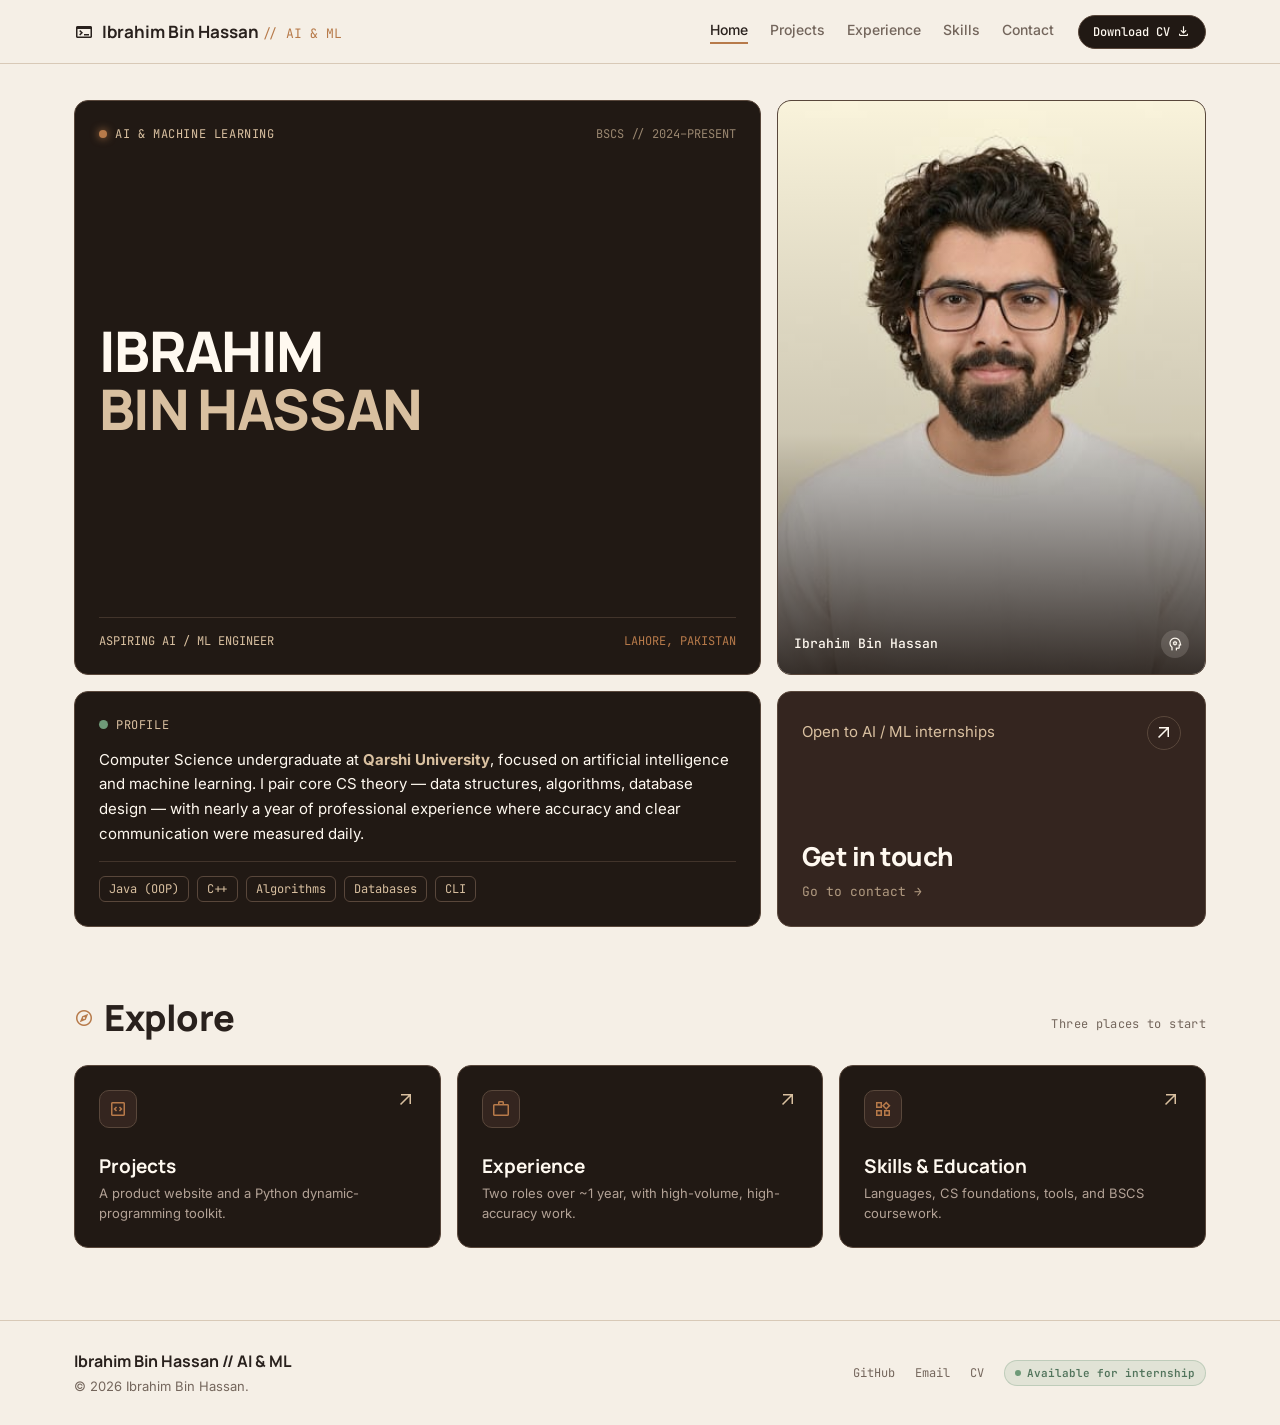
==== index.html @ 2c00ba1b "new" ====
<!DOCTYPE html>
<html lang="en">
<head>
  <meta charset="utf-8"/>
  <meta name="viewport" content="width=device-width, initial-scale=1.0"/>
  <title>Ibrahim Bin Hassan — Aspiring AI / Machine Learning Engineer</title>
  <meta name="description" content="Portfolio of Ibrahim Bin Hassan — Computer Science undergraduate at Qarshi University focused on AI/ML, data structures, algorithms, and practical systems work."/>

  <meta property="og:type" content="website"/>
  <meta property="og:title" content="Ibrahim Bin Hassan — Aspiring AI / ML Engineer"/>
  <meta property="og:description" content="Computer Science undergraduate focused on AI/ML, algorithms, and practical systems work. Seeking an AI/ML internship."/>

  <link rel="icon" href="data:image/svg+xml,%3Csvg xmlns='http://www.w3.org/2000/svg' viewBox='0 0 32 32'%3E%3Crect width='32' height='32' rx='7' fill='%23211914'/%3E%3Cpath d='M9 12h11v6a4 4 0 0 1-4 4h-3a4 4 0 0 1-4-4z' fill='none' stroke='%23B77A4A' stroke-width='2'/%3E%3Cpath d='M20 13h2.5a2.5 2.5 0 0 1 0 5H20' fill='none' stroke='%23B77A4A' stroke-width='2'/%3E%3C/svg%3E"/>

  <link rel="preconnect" href="https://fonts.googleapis.com"/>
  <link rel="preconnect" href="https://fonts.gstatic.com" crossorigin/>
  <link rel="stylesheet" href="css/style.css"/>

  <script type="application/ld+json">
  {
    "@context": "https://schema.org",
    "@type": "Person",
    "name": "Ibrahim Bin Hassan",
    "jobTitle": "Aspiring AI / Machine Learning Engineer",
    "email": "mailto:Ibrahim..bin.hsn@gmail.com",
    "telephone": "+923391221222",
    "url": "https://github.com/ibrahim-hsn",
    "sameAs": ["https://github.com/ibrahim-hsn"],
    "address": { "@type": "PostalAddress", "addressLocality": "Lahore", "addressCountry": "PK" },
    "alumniOf": { "@type": "CollegeOrUniversity", "name": "Qarshi University" }
  }
  </script>
</head>
<body>

  <a class="skip-link" href="#main">Skip to content</a>

  <header class="top-navbar">
    <div class="nav-container">
      <a class="nav-brand" href="index.html">
        <span class="material-symbols-outlined" aria-hidden="true">terminal</span>
        <span>Ibrahim Bin Hassan <span class="brand-tag">// AI &amp; ML</span></span>
      </a>
      <nav class="nav-menu" aria-label="Primary">
        <div class="nav-links">
          <a class="nav-link" href="index.html">Home</a>
          <a class="nav-link" href="projects.html">Projects</a>
          <a class="nav-link" href="experience.html">Experience</a>
          <a class="nav-link" href="skills.html">Skills</a>
          <a class="nav-link" href="contact.html">Contact</a>
        </div>
        <a class="btn-resume" href="assetts/Ibrahim_Bin_Hassan_CV.pdf" target="_blank" download="Ibrahim_Bin_Hassan_CV.pdf">
          <span>Download CV</span>
          <span class="material-symbols-outlined" style="font-size:15px" aria-hidden="true">download</span>
        </a>
        <button id="mobile-menu-btn" class="mobile-menu-btn" aria-label="Open navigation menu" aria-expanded="false" aria-controls="mobile-dropdown">
          <span class="material-symbols-outlined" aria-hidden="true">menu</span>
        </button>
      </nav>
    </div>
    <div id="mobile-dropdown" class="mobile-dropdown">
      <a class="nav-link" href="index.html">Home</a>
      <a class="nav-link" href="projects.html">Projects</a>
      <a class="nav-link" href="experience.html">Experience</a>
      <a class="nav-link" href="skills.html">Skills</a>
      <a class="nav-link" href="contact.html">Contact</a>
      <a class="nav-link nav-link-cv" href="assetts/Ibrahim_Bin_Hassan_CV.pdf" target="_blank" download="Ibrahim_Bin_Hassan_CV.pdf">Download CV</a>
    </div>
  </header>

  <main class="main-wrapper" id="main">

    <!-- HERO -->
    <section class="hero" aria-labelledby="hero-name">
      <div class="hero-top">
        <article class="card hero-title-card">
          <div class="card-top-meta">
            <span class="pulse-dot-wrapper">
              <span class="pulse-dot" aria-hidden="true"></span>
              AI &amp; MACHINE LEARNING
            </span>
            <span class="meta-dim">BSCS // 2024–PRESENT</span>
          </div>
          <h1 class="hero-name-heading" id="hero-name">
            <span>IBRAHIM</span>
            <span class="last-name">BIN HASSAN</span>
          </h1>
          <div class="card-bottom-meta">
            <span class="meta-title">ASPIRING AI / ML ENGINEER</span>
            <span class="meta-location">LAHORE, PAKISTAN</span>
          </div>
        </article>

        <article class="card hero-portrait-card">
          <img class="hero-portrait-img" src="assetts/replace.png" alt="Portrait of Ibrahim Bin Hassan"/>
          <div class="portrait-overlay" aria-hidden="true">
            <div class="portrait-caption">
              <span class="portrait-name">Ibrahim Bin Hassan</span>
              <span class="portrait-badge" title="AI &amp; Machine Learning">
                <span class="material-symbols-outlined" style="font-size:16px">psychology</span>
              </span>
            </div>
          </div>
        </article>
      </div>

      <div class="hero-bottom">
        <article class="card bio-card">
          <div class="card-top-meta">
            <span class="pulse-dot-wrapper">
              <span class="status-indicator" aria-hidden="true"></span>
              PROFILE
            </span>
          </div>
          <p class="bio-text">
            Computer Science undergraduate at <strong>Qarshi University</strong>, focused on artificial intelligence and machine learning. I pair core CS theory — data structures, algorithms, database design — with nearly a year of professional experience where accuracy and clear communication were measured daily.
          </p>
          <ul class="tag-list">
            <li>Java (OOP)</li>
            <li>C++</li>
            <li>Algorithms</li>
            <li>Databases</li>
            <li>CLI</li>
          </ul>
        </article>

        <a class="card card-chocolate cta-card" href="contact.html">
          <div class="cta-header">
            <span class="cta-subtext">Open to AI / ML internships</span>
            <span class="cta-icon-circle" aria-hidden="true">
              <span class="material-symbols-outlined">arrow_outward</span>
            </span>
          </div>
          <div class="cta-body">
            <span class="cta-title">Get in touch</span>
            <span class="cta-hint">Go to contact →</span>
          </div>
        </a>
      </div>
    </section>

    <!-- HIGHLIGHTS: quick links into the site -->
    <section aria-labelledby="explore-heading">
      <div class="section-header">
        <div class="section-title">
          <span class="material-symbols-outlined" aria-hidden="true">explore</span>
          <h2 id="explore-heading">Explore</h2>
        </div>
        <span class="section-badge">Three places to start</span>
      </div>

      <div class="home-highlights">
        <a class="card highlight-card" href="projects.html">
          <div class="highlight-top">
            <span class="highlight-icon" aria-hidden="true"><span class="material-symbols-outlined">code_blocks</span></span>
            <span class="material-symbols-outlined highlight-arrow" aria-hidden="true">arrow_outward</span>
          </div>
          <div>
            <span class="highlight-title">Projects</span>
            <p class="highlight-desc">A product website and a Python dynamic-programming toolkit.</p>
          </div>
        </a>

        <a class="card highlight-card" href="experience.html">
          <div class="highlight-top">
            <span class="highlight-icon" aria-hidden="true"><span class="material-symbols-outlined">work</span></span>
            <span class="material-symbols-outlined highlight-arrow" aria-hidden="true">arrow_outward</span>
          </div>
          <div>
            <span class="highlight-title">Experience</span>
            <p class="highlight-desc">Two roles over ~1 year, with high-volume, high-accuracy work.</p>
          </div>
        </a>

        <a class="card highlight-card" href="skills.html">
          <div class="highlight-top">
            <span class="highlight-icon" aria-hidden="true"><span class="material-symbols-outlined">widgets</span></span>
            <span class="material-symbols-outlined highlight-arrow" aria-hidden="true">arrow_outward</span>
          </div>
          <div>
            <span class="highlight-title">Skills &amp; Education</span>
            <p class="highlight-desc">Languages, CS foundations, tools, and BSCS coursework.</p>
          </div>
        </a>
      </div>
    </section>

  </main>

  <footer class="site-footer">
    <div class="footer-container">
      <div>
        <div class="footer-brand">Ibrahim Bin Hassan // AI &amp; ML</div>
        <p class="footer-copy">© 2026 Ibrahim Bin Hassan.</p>
      </div>
      <nav class="footer-nav" aria-label="Footer">
        <a class="footer-link" href="https://github.com/ibrahim-hsn" target="_blank" rel="noreferrer">GitHub</a>
        <a class="footer-link" href="mailto:Ibrahim..bin.hsn@gmail.com">Email</a>
        <a class="footer-link" href="assetts/Ibrahim_Bin_Hassan_CV.pdf" target="_blank" download="Ibrahim_Bin_Hassan_CV.pdf">CV</a>
        <span class="footer-status-pill">
          <span class="pulse-dot dot-green" style="width:6px;height:6px;box-shadow:none" aria-hidden="true"></span>
          Available for internship
        </span>
      </nav>
    </div>
  </footer>

  <div id="toast" role="status" aria-live="polite"></div>
  <script src="js/main.js"></script>
</body>
</html>
---- css/style.css ----
/* ==========================================================================
   Ibrahim Bin Hassan — Developer Portfolio
   Pure vanilla CSS, no frameworks.
   ========================================================================== */

@import url('https://fonts.googleapis.com/css2?family=Inter:wght@400;500;600&family=JetBrains+Mono:wght@400;500;600&family=Manrope:wght@600;700;800&display=swap');
@import url('https://fonts.googleapis.com/css2?family=Material+Symbols+Outlined:opsz,wght,FILL,GRAD@20,400,0,0&display=swap');

/* --------------------------------------------------------------------------
   Design tokens
   -------------------------------------------------------------------------- */
:root {
  /* Coffee palette */
  --bg-cream: #F5EFE6;
  --bg-beige: #EBE2D4;        /* subtle band surface on light */
  --bg-card: #211914;         /* espresso */
  --bg-card-2: #34251F;       /* chocolate */
  --bg-card-subtle: #2C201A;
  --border-dark: #59473B;
  --border-light: #D8C9B7;

  --text-primary: #29211D;
  --text-secondary: #74665C;
  --text-ivory: #FFF9F0;
  --text-sand: #D9C0A0;
  --text-muted: #B3A296;

  /* Accents */
  --accent-caramel: #B77A4A;  /* primary: interactive */
  --accent-hover: #D4905A;
  --accent-green: #6E9A78;    /* secondary: positive / available */
  --status-green: #52745C;

  --focus-ring: #D4905A;

  --font-hero: 'Manrope', -apple-system, BlinkMacSystemFont, sans-serif;
  --font-body: 'Inter', -apple-system, BlinkMacSystemFont, sans-serif;
  --font-mono: 'JetBrains Mono', ui-monospace, monospace;

  --radius-sm: 6px;
  --radius-md: 10px;
  --radius-lg: 14px;
  --radius-full: 9999px;

  --shadow-card: 0 4px 20px -2px rgba(33, 25, 20, 0.08);
  --shadow-hover: 0 10px 30px -6px rgba(33, 25, 20, 0.22);

  --maxw: 1180px;
}

/* --------------------------------------------------------------------------
   Reset & base
   -------------------------------------------------------------------------- */
*, *::before, *::after { box-sizing: border-box; margin: 0; padding: 0; }

html {
  scroll-behavior: smooth;
  scroll-padding-top: 84px;
}

body {
  font-family: var(--font-body);
  background-color: var(--bg-cream);
  color: var(--text-primary);
  line-height: 1.5;
  -webkit-font-smoothing: antialiased;
  min-height: 100vh;
  display: flex;
  flex-direction: column;
}

a { color: inherit; text-decoration: none; }
ul { list-style: none; }
button, input, select, textarea { font: inherit; color: inherit; }
img { display: block; max-width: 100%; }
h1, h2, h3, h4 { font-weight: inherit; }

.material-symbols-outlined {
  font-family: 'Material Symbols Outlined';
  font-weight: normal;
  font-style: normal;
  font-size: 20px;
  line-height: 1;
  letter-spacing: normal;
  text-transform: none;
  display: inline-block;
  white-space: nowrap;
  direction: ltr;
  -webkit-font-smoothing: antialiased;
  vertical-align: middle;
}

::selection { background-color: var(--accent-caramel); color: var(--text-ivory); }

/* Visible focus for keyboard users everywhere */
:focus-visible {
  outline: 2px solid var(--focus-ring);
  outline-offset: 2px;
  border-radius: 3px;
}

/* Skip link */
.skip-link {
  position: absolute;
  left: 12px;
  top: -56px;
  z-index: 2000;
  background: var(--bg-card);
  color: var(--text-ivory);
  padding: 10px 16px;
  border-radius: var(--radius-sm);
  font-family: var(--font-mono);
  font-size: 0.8125rem;
  transition: top 0.2s ease;
}
.skip-link:focus { top: 12px; }

/* --------------------------------------------------------------------------
   Navigation
   -------------------------------------------------------------------------- */
.top-navbar {
  position: fixed;
  inset: 0 0 auto 0;
  height: 64px;
  background-color: rgba(245, 239, 230, 0.92);
  backdrop-filter: blur(12px);
  -webkit-backdrop-filter: blur(12px);
  border-bottom: 1px solid var(--border-light);
  z-index: 1000;
  display: flex;
  align-items: center;
  transition: box-shadow 0.25s ease, background-color 0.25s ease;
}
.top-navbar.scrolled {
  box-shadow: 0 4px 15px rgba(33, 25, 20, 0.08);
  background-color: rgba(245, 239, 230, 0.98);
}

.nav-container {
  width: 100%;
  max-width: var(--maxw);
  margin: 0 auto;
  padding: 0 24px;
  display: flex;
  justify-content: space-between;
  align-items: center;
}

.nav-brand {
  display: flex;
  align-items: center;
  gap: 8px;
  font-family: var(--font-hero);
  font-weight: 700;
  font-size: 1.0625rem;
  color: var(--text-primary);
  transition: color 0.2s;
}
.nav-brand:hover { color: var(--accent-caramel); }
.nav-brand .brand-tag {
  font-family: var(--font-mono);
  font-size: 0.8125rem;
  font-weight: 400;
  color: var(--accent-caramel);
}

.nav-menu { display: flex; align-items: center; gap: 24px; }
.nav-links { display: flex; align-items: center; gap: 22px; }

.nav-link {
  font-size: 0.875rem;
  font-weight: 500;
  color: var(--text-secondary);
  transition: color 0.2s, border-color 0.2s;
  padding-bottom: 2px;
  border-bottom: 2px solid transparent;
}
.nav-link:hover,
.nav-link.active {
  color: var(--text-primary);
  border-bottom-color: var(--accent-caramel);
}

.btn-resume {
  font-family: var(--font-mono);
  font-size: 0.75rem;
  font-weight: 500;
  background-color: var(--bg-card);
  color: var(--text-ivory);
  padding: 7px 14px;
  border-radius: var(--radius-full);
  border: 1px solid var(--border-dark);
  display: inline-flex;
  align-items: center;
  gap: 6px;
  transition: background-color 0.2s, color 0.2s, border-color 0.2s;
}
.btn-resume:hover {
  background-color: var(--bg-card-2);
  color: var(--accent-caramel);
  border-color: var(--accent-caramel);
}

.mobile-menu-btn {
  display: none;
  background: none;
  border: none;
  cursor: pointer;
  color: var(--text-primary);
  padding: 4px;
}

.mobile-dropdown {
  display: none;
  flex-direction: column;
  position: absolute;
  top: 64px;
  left: 0;
  right: 0;
  background-color: rgba(245, 239, 230, 0.98);
  backdrop-filter: blur(12px);
  -webkit-backdrop-filter: blur(12px);
  border-bottom: 1px solid var(--border-light);
  padding: 16px 24px;
  gap: 14px;
  box-shadow: 0 10px 20px rgba(0, 0, 0, 0.06);
}
.mobile-dropdown.open { display: flex; }
.nav-link-cv { color: var(--accent-caramel); font-weight: 600; }

/* --------------------------------------------------------------------------
   Layout
   -------------------------------------------------------------------------- */
.main-wrapper {
  width: 100%;
  max-width: var(--maxw);
  margin: 0 auto;
  padding: 100px 24px 72px;
  display: flex;
  flex-direction: column;
  gap: 64px;
  flex: 1;
}

.card {
  background-color: var(--bg-card);
  border: 1px solid var(--border-dark);
  border-radius: var(--radius-lg);
  padding: 24px;
  position: relative;
  overflow: hidden;
  transition: transform 0.2s ease, border-color 0.2s ease, box-shadow 0.2s ease;
}
.card-chocolate { background-color: var(--bg-card-2); }

/* Section header */
.section-header {
  display: flex;
  justify-content: space-between;
  align-items: baseline;
  gap: 16px;
  margin-bottom: 20px;
  flex-wrap: wrap;
}
.section-title {
  font-family: var(--font-hero);
  font-size: 1.5rem;
  font-weight: 800;
  color: var(--text-primary);
  letter-spacing: -0.02em;
  display: flex;
  align-items: center;
  gap: 10px;
}
.section-title .material-symbols-outlined { color: var(--accent-caramel); }
.section-badge {
  font-family: var(--font-mono);
  font-size: 0.75rem;
  color: var(--text-secondary);
  letter-spacing: 0.03em;
}
.meta-dim { color: rgba(217, 192, 160, 0.65); }

/* --------------------------------------------------------------------------
   Hero
   -------------------------------------------------------------------------- */
.hero { display: flex; flex-direction: column; gap: 16px; }

.hero-top {
  display: grid;
  grid-template-columns: 1.6fr 1fr;
  gap: 16px;
}

.hero-title-card {
  display: flex;
  flex-direction: column;
  justify-content: space-between;
  min-height: 300px;
}

.card-top-meta {
  display: flex;
  justify-content: space-between;
  align-items: center;
  font-family: var(--font-mono);
  font-size: 0.75rem;
}
.pulse-dot-wrapper {
  display: flex;
  align-items: center;
  gap: 8px;
  color: var(--text-sand);
  letter-spacing: 0.05em;
}
.pulse-dot {
  width: 8px;
  height: 8px;
  border-radius: 50%;
  background-color: var(--accent-caramel);
  box-shadow: 0 0 8px var(--accent-caramel);
  animation: pulse-glow 2s infinite ease-in-out;
}
.dot-green { background-color: var(--accent-green); box-shadow: 0 0 6px var(--accent-green); }
@keyframes pulse-glow {
  0%, 100% { opacity: 1; transform: scale(1); }
  50% { opacity: 0.45; transform: scale(0.85); }
}

.hero-name-heading {
  font-family: var(--font-hero);
  font-size: clamp(2.5rem, 6vw, 3.5rem);
  font-weight: 800;
  line-height: 1.04;
  letter-spacing: -0.03em;
  color: var(--text-ivory);
  padding: 18px 0;
}
.hero-name-heading span { display: block; }
.hero-name-heading .last-name { color: var(--text-sand); }

.card-bottom-meta {
  display: flex;
  justify-content: space-between;
  align-items: center;
  gap: 12px;
  border-top: 1px solid rgba(89, 71, 59, 0.6);
  padding-top: 14px;
  font-family: var(--font-mono);
  font-size: 0.75rem;
}
.meta-title { color: var(--text-sand); }
.meta-location { color: var(--accent-caramel); }

.hero-portrait-card {
  min-height: 300px;
  padding: 0;
  position: relative;
  background-color: var(--bg-card-2);
}
.hero-portrait-img {
  width: 100%;
  height: 100%;
  object-fit: cover;
  object-position: top center;
  transition: transform 0.5s ease;
}
.hero-portrait-card:hover .hero-portrait-img { transform: scale(1.04); }
.portrait-overlay {
  position: absolute;
  inset: 0;
  background: linear-gradient(to top, rgba(33,25,20,0.9) 0%, rgba(33,25,20,0.2) 42%, transparent 100%);
  display: flex;
  align-items: flex-end;
  padding: 16px;
}
.portrait-caption {
  width: 100%;
  display: flex;
  justify-content: space-between;
  align-items: center;
}
.portrait-name { font-family: var(--font-mono); font-size: 0.8125rem; color: var(--text-ivory); font-weight: 500; }
.portrait-badge {
  width: 28px; height: 28px;
  border-radius: 50%;
  background: rgba(255, 249, 240, 0.15);
  color: var(--text-ivory);
  display: flex; align-items: center; justify-content: center;
  backdrop-filter: blur(4px);
}

.hero-bottom {
  display: grid;
  grid-template-columns: 1.6fr 1fr;
  gap: 16px;
}
.bio-card { display: flex; flex-direction: column; gap: 14px; }
.status-indicator {
  display: inline-block;
  width: 9px; height: 9px;
  border-radius: 50%;
  background-color: var(--accent-green);
}
.bio-text { font-size: 0.9375rem; line-height: 1.65; color: var(--text-ivory); }
.bio-text strong { color: var(--text-sand); }

.tag-list {
  display: flex;
  flex-wrap: wrap;
  gap: 8px;
  font-family: var(--font-mono);
  font-size: 0.75rem;
  color: var(--text-sand);
  border-top: 1px solid rgba(89, 71, 59, 0.6);
  padding-top: 14px;
  margin-top: auto;
}
.tag-list li {
  border: 1px solid var(--border-dark);
  border-radius: var(--radius-sm);
  padding: 3px 9px;
}

/* Contact CTA card */
.cta-card {
  display: flex;
  flex-direction: column;
  justify-content: space-between;
}
.cta-header { display: flex; justify-content: space-between; align-items: center; gap: 10px; }
.cta-subtext { font-size: 0.9375rem; color: var(--text-sand); }
.cta-icon-circle {
  width: 34px; height: 34px;
  border-radius: 50%;
  border: 1px solid var(--border-dark);
  display: flex; align-items: center; justify-content: center;
  color: var(--text-ivory);
  flex-shrink: 0;
  transition: background-color 0.2s, border-color 0.2s, transform 0.2s;
}
.cta-card:hover .cta-icon-circle {
  background-color: var(--accent-caramel);
  border-color: var(--accent-caramel);
  transform: translate(2px, -2px);
}
.cta-body { margin-top: 32px; }
.cta-title {
  display: block;
  font-family: var(--font-hero);
  font-size: 1.625rem;
  font-weight: 800;
  color: var(--text-ivory);
  letter-spacing: -0.02em;
  transition: color 0.2s;
}
.cta-card:hover .cta-title { color: var(--accent-caramel); }
.cta-hint { font-family: var(--font-mono); font-size: 0.8125rem; color: rgba(217,192,160,0.75); margin-top: 6px; display: block; }

/* --------------------------------------------------------------------------
   Projects
   -------------------------------------------------------------------------- */
.projects-grid { display: grid; grid-template-columns: 1fr 1fr; gap: 16px; }
.project-card {
  display: flex;
  flex-direction: column;
  justify-content: space-between;
  padding: 28px;
}
.project-top-row { display: flex; justify-content: space-between; align-items: center; margin-bottom: 12px; }
.project-category {
  font-family: var(--font-mono);
  font-size: 0.75rem;
  font-weight: 600;
  color: var(--accent-caramel);
  letter-spacing: 0.03em;
}
.project-icon { color: var(--accent-caramel); }
.project-title {
  font-family: var(--font-hero);
  font-size: 1.3125rem;
  font-weight: 700;
  color: var(--text-ivory);
  letter-spacing: -0.01em;
  line-height: 1.3;
}
.project-desc { font-size: 0.875rem; color: var(--text-muted); line-height: 1.6; margin-top: 10px; }

/* Expandable details */
.project-details { margin-top: 14px; }
.project-details summary {
  display: flex;
  align-items: center;
  gap: 6px;
  cursor: pointer;
  list-style: none;
  font-family: var(--font-mono);
  font-size: 0.75rem;
  color: var(--text-sand);
  width: fit-content;
  transition: color 0.2s;
}
.project-details summary::-webkit-details-marker { display: none; }
.project-details summary:hover { color: var(--accent-caramel); }
.summary-chevron { font-size: 18px; transition: transform 0.25s ease; }
.project-details[open] .summary-chevron { transform: rotate(180deg); }
.details-list {
  margin-top: 12px;
  display: flex;
  flex-direction: column;
  gap: 6px;
}
.details-list li {
  font-size: 0.8125rem;
  color: rgba(216, 201, 183, 0.9);
  line-height: 1.45;
  padding-left: 14px;
  position: relative;
}
.details-list li::before { content: '•'; position: absolute; left: 0; color: var(--accent-caramel); }

.project-footer {
  margin-top: 24px;
  padding-top: 16px;
  border-top: 1px solid rgba(89, 71, 59, 0.6);
  display: flex;
  flex-direction: column;
  gap: 16px;
}
.tech-pills { display: flex; flex-wrap: wrap; gap: 6px; }
.tech-pill {
  font-family: var(--font-mono);
  font-size: 0.75rem;
  background-color: var(--bg-card-2);
  border: 1px solid var(--border-dark);
  color: var(--text-sand);
  padding: 3px 9px;
  border-radius: var(--radius-sm);
}
.project-links { display: flex; align-items: center; gap: 12px; flex-wrap: wrap; }
.project-btn {
  font-family: var(--font-mono);
  font-size: 0.8125rem;
  display: inline-flex;
  align-items: center;
  gap: 6px;
  padding: 8px 16px;
  border-radius: var(--radius-sm);
  font-weight: 500;
  transition: background-color 0.2s, border-color 0.2s, color 0.2s;
}
.project-btn-primary {
  background-color: var(--accent-caramel);
  color: var(--text-ivory);
  border: 1px solid var(--accent-caramel);
}
.project-btn-primary:hover { background-color: var(--accent-hover); border-color: var(--accent-hover); }

/* --------------------------------------------------------------------------
   Experience (+ merged strengths band)
   -------------------------------------------------------------------------- */
.strengths-band {
  display: grid;
  grid-template-columns: repeat(3, 1fr);
  gap: 16px;
  margin-bottom: 24px;
}
.strength-chip {
  display: flex;
  align-items: flex-start;
  gap: 12px;
  background-color: var(--bg-beige);
  border: 1px solid var(--border-light);
  border-radius: var(--radius-md);
  padding: 16px;
  font-family: var(--font-hero);
  font-weight: 600;
  font-size: 0.9375rem;
  color: var(--text-primary);
  line-height: 1.35;
}
.strength-num {
  font-family: var(--font-mono);
  font-size: 0.75rem;
  font-weight: 700;
  color: var(--accent-caramel);
  flex-shrink: 0;
  padding-top: 2px;
}

.timeline { display: grid; grid-template-columns: 1fr 1fr; gap: 16px; }
.role-block { display: flex; flex-direction: column; gap: 8px; }
.role-dates {
  display: flex;
  justify-content: space-between;
  align-items: center;
  font-family: var(--font-mono);
  font-size: 0.75rem;
  gap: 10px;
}
.role-dates .date { color: var(--accent-caramel); font-weight: 600; }
.role-dates .loc { color: rgba(217, 192, 160, 0.7); }
.role-title {
  font-family: var(--font-hero);
  font-size: 1.0625rem;
  font-weight: 700;
  color: var(--text-ivory);
  line-height: 1.35;
  margin-top: 4px;
}
.role-company { font-size: 0.8125rem; color: var(--text-sand); font-weight: 500; }
.role-points { margin-top: 10px; display: flex; flex-direction: column; gap: 7px; }
.role-points li {
  font-size: 0.8125rem;
  color: rgba(216, 201, 183, 0.9);
  line-height: 1.5;
  position: relative;
  padding-left: 14px;
}
.role-points li::before { content: '•'; position: absolute; left: 0; color: var(--accent-caramel); font-weight: bold; }

/* --------------------------------------------------------------------------
   Skills & Education
   -------------------------------------------------------------------------- */
.skills-grid { display: grid; grid-template-columns: 1.6fr 1fr; gap: 16px; }
.skills-card { display: flex; flex-direction: column; gap: 20px; }
.skills-group { display: flex; flex-direction: column; gap: 10px; }
.skills-label {
  font-family: var(--font-mono);
  font-size: 0.6875rem;
  letter-spacing: 0.06em;
  text-transform: uppercase;
  color: var(--text-sand);
}
.chip-row { display: flex; flex-wrap: wrap; gap: 8px; }
.chip {
  font-family: var(--font-mono);
  font-size: 0.8125rem;
  background-color: var(--bg-card-2);
  border: 1px solid var(--border-dark);
  color: var(--text-ivory);
  padding: 6px 12px;
  border-radius: var(--radius-full);
}
.chip-learning {
  border-color: var(--accent-green);
  color: var(--accent-green);
  background-color: rgba(110, 154, 120, 0.1);
}

.skills-side { display: flex; flex-direction: column; gap: 16px; }
.card-title-row { display: flex; justify-content: space-between; align-items: center; gap: 12px; margin-bottom: 14px; }
.card-heading {
  font-family: var(--font-hero);
  font-size: 1.0625rem;
  font-weight: 700;
  color: var(--text-ivory);
  display: flex;
  align-items: center;
  gap: 8px;
}
.card-heading .material-symbols-outlined { color: var(--accent-caramel); }

.education-card { display: flex; flex-direction: column; }
.edu-meta {
  display: flex;
  justify-content: space-between;
  font-family: var(--font-mono);
  font-size: 0.75rem;
}
.edu-period { color: var(--accent-caramel); font-weight: 600; }
.edu-place { color: rgba(217, 192, 160, 0.7); }
.edu-school { font-family: var(--font-hero); font-size: 1.0625rem; font-weight: 700; color: var(--text-ivory); margin-top: 10px; }
.edu-degree { font-size: 0.8125rem; color: var(--text-sand); margin-top: 2px; }
.edu-desc { font-size: 0.8125rem; color: var(--text-muted); line-height: 1.55; margin-top: 12px; }

.status-card { display: flex; flex-direction: column; }
.status-row {
  display: flex;
  justify-content: space-between;
  align-items: center;
  font-family: var(--font-mono);
  font-size: 0.75rem;
}
.status-label { color: var(--text-sand); }
.status-pulse-badge { display: flex; align-items: center; gap: 6px; color: var(--accent-green); font-weight: 600; }
.status-headline {
  font-family: var(--font-hero);
  font-size: 1.125rem;
  font-weight: 700;
  color: var(--text-ivory);
  line-height: 1.3;
  margin-top: 14px;
}
.btn-full {
  width: 100%;
  padding: 11px;
  border-radius: var(--radius-sm);
  background-color: var(--accent-caramel);
  color: var(--text-ivory);
  font-family: var(--font-mono);
  font-size: 0.8125rem;
  font-weight: 600;
  text-align: center;
  border: none;
  cursor: pointer;
  margin-top: 18px;
  transition: background-color 0.2s;
  display: inline-flex;
  align-items: center;
  justify-content: center;
  gap: 8px;
}
.btn-full:hover { background-color: var(--accent-hover); }
.btn-full-outline {
  background-color: transparent;
  border: 1px solid var(--border-dark);
  color: var(--text-sand);
}
.btn-full-outline:hover { background-color: transparent; border-color: var(--accent-caramel); color: var(--text-ivory); }

/* --------------------------------------------------------------------------
   Contact
   -------------------------------------------------------------------------- */
.contact-grid { display: grid; grid-template-columns: 1.4fr 1fr; gap: 16px; }
.contact-form-card { display: flex; flex-direction: column; }
.form-layout { display: flex; flex-direction: column; gap: 16px; }
.form-row { display: grid; grid-template-columns: 1fr 1fr; gap: 16px; }
.form-group { display: flex; flex-direction: column; gap: 6px; }
.form-label {
  font-family: var(--font-mono);
  font-size: 0.6875rem;
  color: var(--text-sand);
  letter-spacing: 0.04em;
  text-transform: uppercase;
}
.form-input, .form-select, .form-textarea {
  background-color: var(--bg-card-2);
  border: 1px solid var(--border-dark);
  border-radius: var(--radius-sm);
  padding: 10px 14px;
  color: var(--text-ivory);
  font-size: 0.875rem;
  transition: border-color 0.2s;
}
.form-input::placeholder, .form-textarea::placeholder { color: rgba(217, 192, 160, 0.4); }
.form-input:focus, .form-select:focus, .form-textarea:focus {
  outline: none;
  border-color: var(--accent-caramel);
}
.form-textarea { resize: vertical; min-height: 110px; }
.btn-submit {
  display: flex;
  align-items: center;
  justify-content: center;
  gap: 8px;
  width: 100%;
  padding: 12px;
  border-radius: var(--radius-sm);
  background-color: var(--accent-caramel);
  color: var(--text-ivory);
  font-family: var(--font-mono);
  font-size: 0.8125rem;
  font-weight: 600;
  letter-spacing: 0.04em;
  border: none;
  cursor: pointer;
  transition: background-color 0.2s;
}
.btn-submit:hover { background-color: var(--accent-hover); }
.form-note { font-size: 0.75rem; color: var(--text-muted); line-height: 1.4; }

/* Reach me card (replaces ethos) */
.reach-card { display: flex; flex-direction: column; }
.reach-list { display: flex; flex-direction: column; gap: 14px; }
.reach-list li {
  display: flex;
  flex-direction: column;
  gap: 2px;
  padding-bottom: 12px;
  border-bottom: 1px solid rgba(89, 71, 59, 0.5);
}
.reach-list li:last-child { border-bottom: none; padding-bottom: 0; }
.reach-key {
  font-family: var(--font-mono);
  font-size: 0.6875rem;
  text-transform: uppercase;
  letter-spacing: 0.05em;
  color: var(--text-sand);
}
.reach-val { font-size: 0.9375rem; color: var(--text-ivory); transition: color 0.2s; word-break: break-word; }
a.reach-val:hover { color: var(--accent-caramel); }

/* --------------------------------------------------------------------------
   Footer
   -------------------------------------------------------------------------- */
.site-footer {
  background-color: var(--bg-cream);
  border-top: 1px solid var(--border-light);
  width: 100%;
  margin-top: auto;
}
.footer-container {
  max-width: var(--maxw);
  margin: 0 auto;
  padding: 28px 24px;
  display: flex;
  justify-content: space-between;
  align-items: center;
  flex-wrap: wrap;
  gap: 20px;
}
.footer-brand { font-family: var(--font-hero); font-weight: 700; color: var(--text-primary); font-size: 1rem; }
.footer-copy { font-size: 0.8125rem; color: var(--text-secondary); margin-top: 4px; }
.footer-nav { display: flex; align-items: center; gap: 20px; flex-wrap: wrap; }
.footer-link { font-family: var(--font-mono); font-size: 0.75rem; color: var(--text-secondary); transition: color 0.2s; }
.footer-link:hover { color: var(--accent-caramel); }
.footer-status-pill {
  display: inline-flex;
  align-items: center;
  gap: 6px;
  padding: 4px 10px;
  border-radius: var(--radius-full);
  background-color: rgba(110, 154, 120, 0.14);
  border: 1px solid rgba(110, 154, 120, 0.3);
  color: var(--status-green);
  font-family: var(--font-mono);
  font-size: 0.6875rem;
  font-weight: 600;
}

/* Toast */
#toast {
  visibility: hidden;
  min-width: 260px;
  max-width: calc(100vw - 40px);
  background-color: var(--bg-card);
  color: var(--text-ivory);
  border: 1px solid var(--accent-caramel);
  padding: 12px 20px;
  border-radius: var(--radius-sm);
  position: fixed;
  z-index: 2000;
  left: 50%;
  bottom: 30px;
  transform: translateX(-50%) translateY(20px);
  opacity: 0;
  transition: opacity 0.3s ease, transform 0.3s ease;
  font-family: var(--font-mono);
  font-size: 0.8125rem;
  box-shadow: 0 10px 25px rgba(0, 0, 0, 0.25);
  text-align: center;
}
#toast.show { visibility: visible; opacity: 1; transform: translateX(-50%) translateY(0); }

/* --------------------------------------------------------------------------
   Responsive
   -------------------------------------------------------------------------- */
@media (max-width: 960px) {
  .hero-top,
  .hero-bottom,
  .skills-grid,
  .contact-grid { grid-template-columns: 1fr; }
  .strengths-band { grid-template-columns: 1fr; gap: 12px; }
  .main-wrapper { gap: 52px; }
}

@media (max-width: 768px) {
  .timeline,
  .projects-grid { grid-template-columns: 1fr; }
}

@media (max-width: 680px) {
  .nav-links, .btn-resume { display: none; }
  .mobile-menu-btn { display: block; }
  .form-row { grid-template-columns: 1fr; }
  .footer-container { flex-direction: column; align-items: flex-start; }
  .main-wrapper { padding: 92px 18px 56px; }
}

/* --------------------------------------------------------------------------
   Motion preferences
   -------------------------------------------------------------------------- */
@media (prefers-reduced-motion: reduce) {
  html { scroll-behavior: auto; }
  *, *::before, *::after {
    animation-duration: 0.001ms !important;
    animation-iteration-count: 1 !important;
    transition-duration: 0.001ms !important;
  }
  .pulse-dot { animation: none; }
}

/* ==========================================================================
   Multi-page additions: inner-page lead headers & home highlights
   ========================================================================== */
.page-lead {
  display: flex;
  flex-direction: column;
  gap: 10px;
  padding-bottom: 8px;
  border-bottom: 1px solid var(--border-light);
}
.page-eyebrow {
  font-family: var(--font-mono);
  font-size: 0.75rem;
  letter-spacing: 0.08em;
  text-transform: uppercase;
  color: var(--accent-caramel);
  display: inline-flex;
  align-items: center;
  gap: 8px;
}
.page-title {
  font-family: var(--font-hero);
  font-size: clamp(2rem, 4vw, 2.75rem);
  font-weight: 800;
  letter-spacing: -0.03em;
  color: var(--text-primary);
  line-height: 1.05;
}
.page-desc {
  font-size: 1rem;
  color: var(--text-secondary);
  max-width: 62ch;
  line-height: 1.6;
}

/* Home highlights: quick links to the inner pages */
.home-highlights {
  display: grid;
  grid-template-columns: repeat(3, 1fr);
  gap: 16px;
}
.highlight-card {
  display: flex;
  flex-direction: column;
  justify-content: space-between;
  gap: 24px;
  min-height: 160px;
}
.highlight-top { display: flex; justify-content: space-between; align-items: flex-start; gap: 12px; }
.highlight-icon {
  width: 38px; height: 38px;
  border-radius: var(--radius-md);
  background-color: var(--bg-card-2);
  border: 1px solid var(--border-dark);
  display: flex; align-items: center; justify-content: center;
  color: var(--accent-caramel);
  flex-shrink: 0;
}
.highlight-arrow {
  color: var(--text-sand);
  transition: transform 0.2s, color 0.2s;
}
.highlight-card:hover .highlight-arrow { color: var(--accent-caramel); transform: translate(2px, -2px); }
.highlight-title {
  font-family: var(--font-hero);
  font-size: 1.1875rem;
  font-weight: 700;
  color: var(--text-ivory);
}
.highlight-desc { font-size: 0.8125rem; color: var(--text-muted); line-height: 1.5; margin-top: 4px; }

@media (max-width: 960px) {
  .home-highlights { grid-template-columns: 1fr; }
}
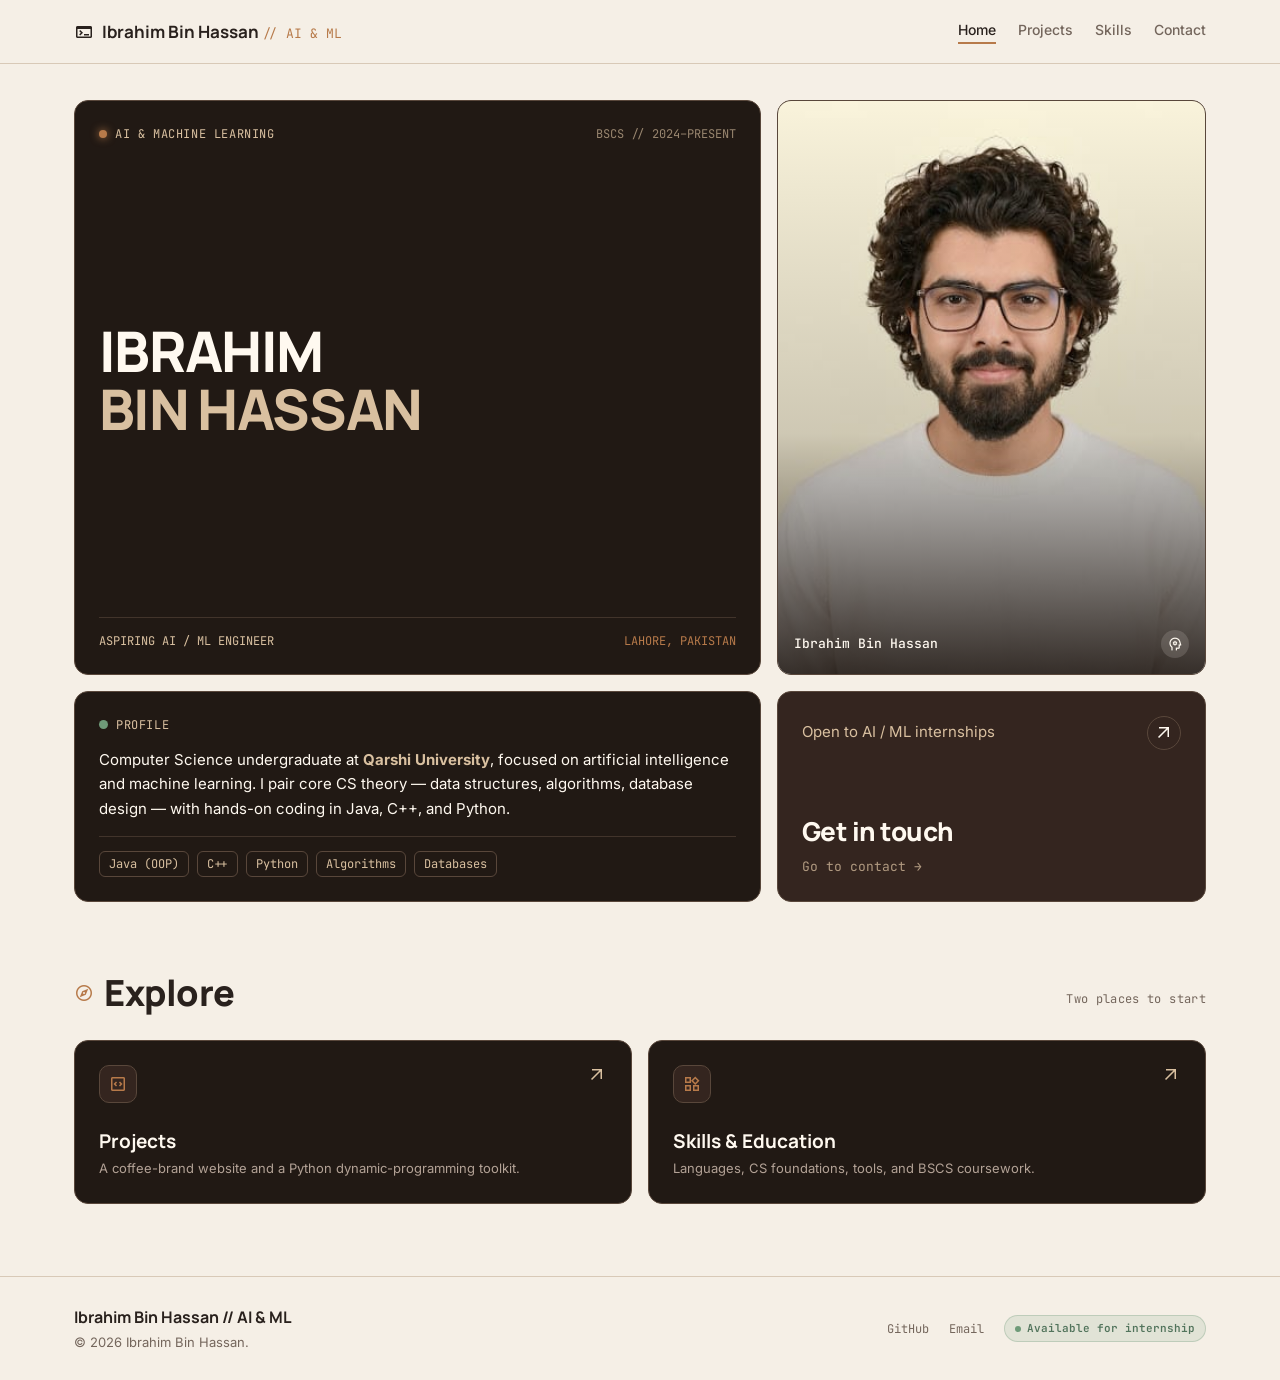
==== commit 9c6ac589: "more changes" ====
--- a/index.html
+++ b/index.html
@@ -22,7 +22,7 @@
     "@type": "Person",
     "name": "Ibrahim Bin Hassan",
     "jobTitle": "Aspiring AI / Machine Learning Engineer",
-    "email": "mailto:Ibrahim..bin.hsn@gmail.com",
+    "email": "mailto:ibrahim.bin.hsn@gmail.com",
     "telephone": "+923391221222",
     "url": "https://github.com/ibrahim-hsn",
     "sameAs": ["https://github.com/ibrahim-hsn"],
@@ -45,14 +45,9 @@
         <div class="nav-links">
           <a class="nav-link" href="index.html">Home</a>
           <a class="nav-link" href="projects.html">Projects</a>
-          <a class="nav-link" href="experience.html">Experience</a>
           <a class="nav-link" href="skills.html">Skills</a>
           <a class="nav-link" href="contact.html">Contact</a>
         </div>
-        <a class="btn-resume" href="assetts/Ibrahim_Bin_Hassan_CV.pdf" target="_blank" download="Ibrahim_Bin_Hassan_CV.pdf">
-          <span>Download CV</span>
-          <span class="material-symbols-outlined" style="font-size:15px" aria-hidden="true">download</span>
-        </a>
         <button id="mobile-menu-btn" class="mobile-menu-btn" aria-label="Open navigation menu" aria-expanded="false" aria-controls="mobile-dropdown">
           <span class="material-symbols-outlined" aria-hidden="true">menu</span>
         </button>
@@ -61,10 +56,8 @@
     <div id="mobile-dropdown" class="mobile-dropdown">
       <a class="nav-link" href="index.html">Home</a>
       <a class="nav-link" href="projects.html">Projects</a>
-      <a class="nav-link" href="experience.html">Experience</a>
       <a class="nav-link" href="skills.html">Skills</a>
       <a class="nav-link" href="contact.html">Contact</a>
-      <a class="nav-link nav-link-cv" href="assetts/Ibrahim_Bin_Hassan_CV.pdf" target="_blank" download="Ibrahim_Bin_Hassan_CV.pdf">Download CV</a>
     </div>
   </header>
 
@@ -113,14 +106,14 @@
             </span>
           </div>
           <p class="bio-text">
-            Computer Science undergraduate at <strong>Qarshi University</strong>, focused on artificial intelligence and machine learning. I pair core CS theory — data structures, algorithms, database design — with nearly a year of professional experience where accuracy and clear communication were measured daily.
+            Computer Science undergraduate at <strong>Qarshi University</strong>, focused on artificial intelligence and machine learning. I pair core CS theory — data structures, algorithms, database design — with hands-on coding in Java, C++, and Python.
           </p>
           <ul class="tag-list">
             <li>Java (OOP)</li>
             <li>C++</li>
+            <li>Python</li>
             <li>Algorithms</li>
             <li>Databases</li>
-            <li>CLI</li>
           </ul>
         </article>
 
@@ -146,7 +139,7 @@
           <span class="material-symbols-outlined" aria-hidden="true">explore</span>
           <h2 id="explore-heading">Explore</h2>
         </div>
-        <span class="section-badge">Three places to start</span>
+        <span class="section-badge">Two places to start</span>
       </div>
 
       <div class="home-highlights">
@@ -157,18 +150,7 @@
           </div>
           <div>
             <span class="highlight-title">Projects</span>
-            <p class="highlight-desc">A product website and a Python dynamic-programming toolkit.</p>
-          </div>
-        </a>
-
-        <a class="card highlight-card" href="experience.html">
-          <div class="highlight-top">
-            <span class="highlight-icon" aria-hidden="true"><span class="material-symbols-outlined">work</span></span>
-            <span class="material-symbols-outlined highlight-arrow" aria-hidden="true">arrow_outward</span>
-          </div>
-          <div>
-            <span class="highlight-title">Experience</span>
-            <p class="highlight-desc">Two roles over ~1 year, with high-volume, high-accuracy work.</p>
+            <p class="highlight-desc">A coffee-brand website and a Python dynamic-programming toolkit.</p>
           </div>
         </a>
 
@@ -195,8 +177,7 @@
       </div>
       <nav class="footer-nav" aria-label="Footer">
         <a class="footer-link" href="https://github.com/ibrahim-hsn" target="_blank" rel="noreferrer">GitHub</a>
-        <a class="footer-link" href="mailto:Ibrahim..bin.hsn@gmail.com">Email</a>
-        <a class="footer-link" href="assetts/Ibrahim_Bin_Hassan_CV.pdf" target="_blank" download="Ibrahim_Bin_Hassan_CV.pdf">CV</a>
+        <a class="footer-link" href="mailto:ibrahim.bin.hsn@gmail.com">Email</a>
         <span class="footer-status-pill">
           <span class="pulse-dot dot-green" style="width:6px;height:6px;box-shadow:none" aria-hidden="true"></span>
           Available for internship
--- a/css/style.css
+++ b/css/style.css
@@ -181,26 +181,6 @@
   border-bottom-color: var(--accent-caramel);
 }
 
-.btn-resume {
-  font-family: var(--font-mono);
-  font-size: 0.75rem;
-  font-weight: 500;
-  background-color: var(--bg-card);
-  color: var(--text-ivory);
-  padding: 7px 14px;
-  border-radius: var(--radius-full);
-  border: 1px solid var(--border-dark);
-  display: inline-flex;
-  align-items: center;
-  gap: 6px;
-  transition: background-color 0.2s, color 0.2s, border-color 0.2s;
-}
-.btn-resume:hover {
-  background-color: var(--bg-card-2);
-  color: var(--accent-caramel);
-  border-color: var(--accent-caramel);
-}
-
 .mobile-menu-btn {
   display: none;
   background: none;
@@ -226,7 +206,6 @@
   box-shadow: 0 10px 20px rgba(0, 0, 0, 0.06);
 }
 .mobile-dropdown.open { display: flex; }
-.nav-link-cv { color: var(--accent-caramel); font-weight: 600; }
 
 /* --------------------------------------------------------------------------
    Layout
@@ -555,69 +534,6 @@
   border: 1px solid var(--accent-caramel);
 }
 .project-btn-primary:hover { background-color: var(--accent-hover); border-color: var(--accent-hover); }
-
-/* --------------------------------------------------------------------------
-   Experience (+ merged strengths band)
-   -------------------------------------------------------------------------- */
-.strengths-band {
-  display: grid;
-  grid-template-columns: repeat(3, 1fr);
-  gap: 16px;
-  margin-bottom: 24px;
-}
-.strength-chip {
-  display: flex;
-  align-items: flex-start;
-  gap: 12px;
-  background-color: var(--bg-beige);
-  border: 1px solid var(--border-light);
-  border-radius: var(--radius-md);
-  padding: 16px;
-  font-family: var(--font-hero);
-  font-weight: 600;
-  font-size: 0.9375rem;
-  color: var(--text-primary);
-  line-height: 1.35;
-}
-.strength-num {
-  font-family: var(--font-mono);
-  font-size: 0.75rem;
-  font-weight: 700;
-  color: var(--accent-caramel);
-  flex-shrink: 0;
-  padding-top: 2px;
-}
-
-.timeline { display: grid; grid-template-columns: 1fr 1fr; gap: 16px; }
-.role-block { display: flex; flex-direction: column; gap: 8px; }
-.role-dates {
-  display: flex;
-  justify-content: space-between;
-  align-items: center;
-  font-family: var(--font-mono);
-  font-size: 0.75rem;
-  gap: 10px;
-}
-.role-dates .date { color: var(--accent-caramel); font-weight: 600; }
-.role-dates .loc { color: rgba(217, 192, 160, 0.7); }
-.role-title {
-  font-family: var(--font-hero);
-  font-size: 1.0625rem;
-  font-weight: 700;
-  color: var(--text-ivory);
-  line-height: 1.35;
-  margin-top: 4px;
-}
-.role-company { font-size: 0.8125rem; color: var(--text-sand); font-weight: 500; }
-.role-points { margin-top: 10px; display: flex; flex-direction: column; gap: 7px; }
-.role-points li {
-  font-size: 0.8125rem;
-  color: rgba(216, 201, 183, 0.9);
-  line-height: 1.5;
-  position: relative;
-  padding-left: 14px;
-}
-.role-points li::before { content: '•'; position: absolute; left: 0; color: var(--accent-caramel); font-weight: bold; }
 
 /* --------------------------------------------------------------------------
    Skills & Education
@@ -929,7 +845,7 @@
 /* Home highlights: quick links to the inner pages */
 .home-highlights {
   display: grid;
-  grid-template-columns: repeat(3, 1fr);
+  grid-template-columns: repeat(2, 1fr);
   gap: 16px;
 }
 .highlight-card {
@@ -965,3 +881,40 @@
 @media (max-width: 960px) {
   .home-highlights { grid-template-columns: 1fr; }
 }
+
+/* ==========================================================================
+   Coffee treatment for the Midnight Velvet (coffee brand) project card
+   ========================================================================== */
+.project-coffee { position: relative; }
+.project-coffee > *:not(.coffee-bg) { position: relative; z-index: 1; }
+
+.coffee-bg {
+  position: absolute;
+  inset: 0;
+  z-index: 0;
+  pointer-events: none;
+  overflow: hidden;
+}
+.coffee-bg::before {
+  content: "";
+  position: absolute;
+  top: -70px;
+  right: -70px;
+  width: 260px;
+  height: 260px;
+  background: radial-gradient(circle, rgba(183, 122, 74, 0.5) 0%, rgba(183, 122, 74, 0.18) 45%, transparent 72%);
+  filter: blur(34px);
+}
+.coffee-bg::after {
+  content: "";
+  position: absolute;
+  bottom: -26px;
+  right: -14px;
+  width: 190px;
+  height: 190px;
+  background: url("data:image/svg+xml,%3Csvg xmlns='http://www.w3.org/2000/svg' viewBox='0 0 64 64' fill='none' stroke='%23D9C0A0' stroke-width='3' stroke-linecap='round' stroke-linejoin='round'%3E%3Cpath d='M14 26h30v12a12 12 0 0 1-12 12h-6a12 12 0 0 1-12-12z'/%3E%3Cpath d='M44 28h5a6 6 0 0 1 0 12h-5'/%3E%3Cpath d='M24 10c-2 3 2 5 0 8M34 10c-2 3 2 5 0 8'/%3E%3C/svg%3E") no-repeat center / contain;
+  opacity: 0.1;
+}
+@media (prefers-reduced-motion: no-preference) {
+  .project-coffee:hover .coffee-bg::before { filter: blur(30px); opacity: 0.9; }
+}
